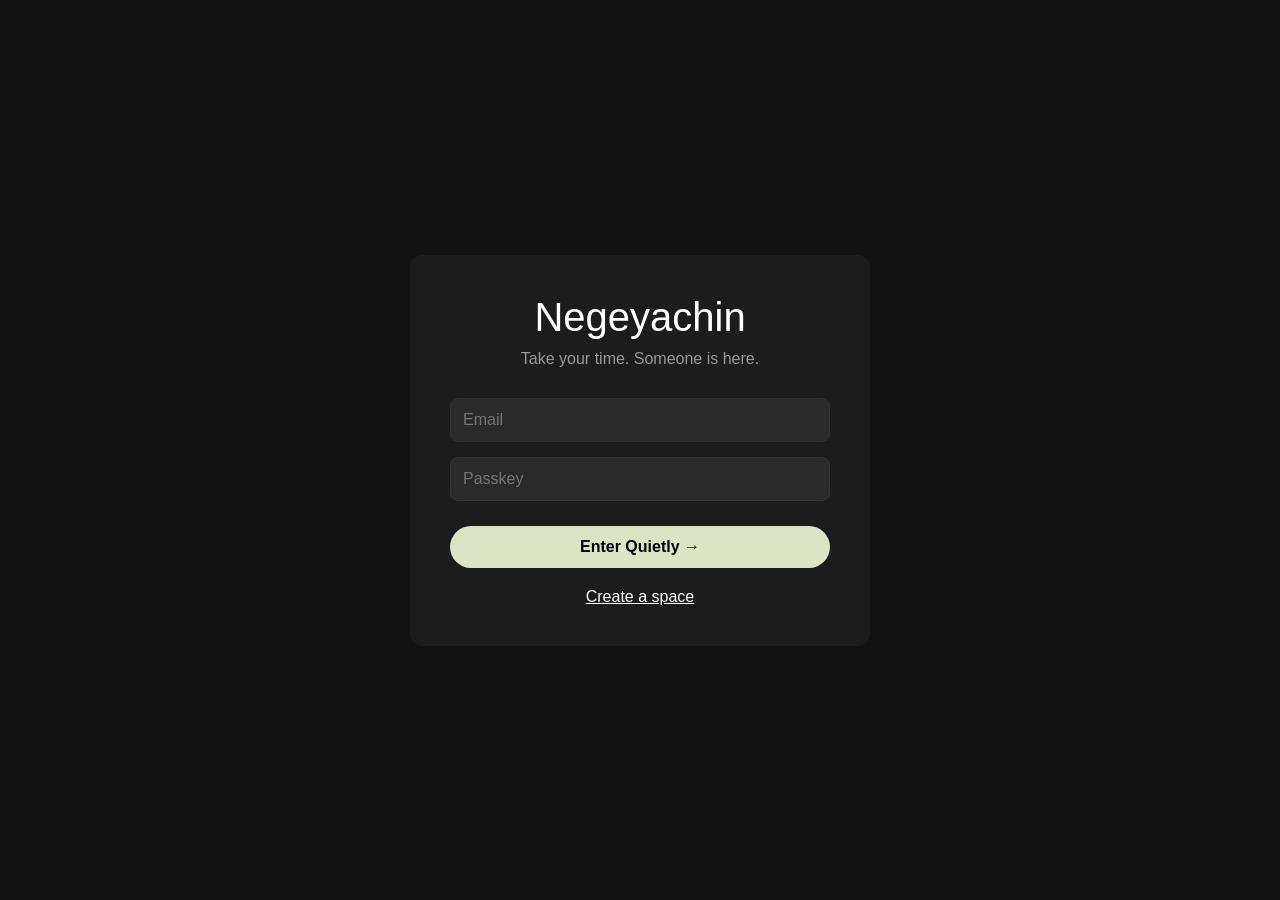
==== index.html @ b971e032 "feat: complete frontend assets for profile, community reflection, and volunteer dashboard" ====
<!DOCTYPE html>
<html lang="en">
<head>
    <meta charset="UTF-8">
    <meta name="viewport" content="width=device-width, initial-scale=1.0">
    <title>Negeyachin Login page</title>
    <link rel="stylesheet" href="css/styles.css">
</head>
<body>
    <div class="container">
        <div class="login-box">
            <h1>Negeyachin</h1>
            <p class="tagline">Take your time. Someone is here.</p>
            
            <form id="loginForm">
                <div class="form-group">
                    <input type="email" id="email" placeholder="Email" required>
                </div>
                <div class="form-group">
                    <input type="password" id="passkey" placeholder="Passkey" required>
                </div>
                <button type="submit">Enter Quietly →</button>
            </form>
            
            <div id="message" class="message"></div>
            
            <p class="register-link">
                <a href="#" id="showRegister">Create a space</a>
            </p>
        </div>
        
        <div id="registerForm" style="display:none;" class="login-box">
            <h2>Create Your Sanctuary</h2>
            <form id="registerFormElement">
                <div class="form-group">
                    <input type="email" id="regEmail" placeholder="Email" required>
                </div>
                <div class="form-group">
                    <input type="password" id="regPasskey" placeholder="Passkey" required>
                </div>
                <div class="form-group">
                    <input type="text" id="regAlias" placeholder="Alias (optional)">
                </div>
                <button type="submit">Create Space</button>
            </form>
            <p class="register-link">
                <a href="#" id="showLogin">Back to login</a>
            </p>
        </div>
    </div>
    
    <script src="js/api.js"></script>
    <script src="js/main.js"></script>
</body>
</html>
---- css/styles.css ----
* { margin: 0; padding: 0; box-sizing: border-box; }

body {
    background: #121212;
    color: #ffffff;
    font-family: -apple-system, BlinkMacSystemFont, sans-serif;
    display: flex;
    justify-content: center;
    align-items: center;
    min-height: 100vh;
}

.container {
    width: 100%;
    max-width: 500px;
    padding: 20px;
}

.login-box {
    background: #1C1C1C;
    padding: 40px;
    border-radius: 12px;
    text-align: center;
}

h1 { font-size: 2.5rem; font-weight: 300; margin-bottom: 10px; }
h2 { font-size: 1.5rem; margin-bottom: 20px; }

.tagline { color: #999; margin-bottom: 30px; }

.form-group { margin-bottom: 15px; }

input {
    width: 100%;
    padding: 12px;
    background: #2A2A2A;
    border: 1px solid #333;
    border-radius: 8px;
    color: white;
    font-size: 1rem;
}

input:focus { outline: none; border-color: #DCE5C3; }

button {
    width: 100%;
    padding: 12px;
    background: #DCE5C3;
    border: none;
    border-radius: 30px;
    font-size: 1rem;
    font-weight: 600;
    cursor: pointer;
    margin-top: 10px;
}

button:hover { background: #C5D0A8; }

.message { margin-top: 15px; color: #999; font-size: 0.9rem; }

.register-link { margin-top: 20px; color: #999; }
.register-link a { color: white; text-decoration: underline; cursor: pointer; }

/* Home page */
.header { display: flex; justify-content: space-between; align-items: center; margin-bottom: 30px; }
.header h1 { font-size: 1.8rem; }
.header button { width: auto; padding: 8px 20px; margin: 0; }

.user-info { display: flex; align-items: center; gap: 20px; margin-bottom: 30px; }
.avatar {
    width: 60px; height: 60px;
    border-radius: 50%;
    background: #DCE5C3;
    color: #121212;
    display: flex;
    align-items: center;
    justify-content: center;
    font-size: 1.5rem;
    font-weight: bold;
}

.status-box {
    background: #1C1C1C;
    padding: 20px;
    border-radius: 12px;
    margin-bottom: 30px;
    border-left: 4px solid #69db7c;
}

.status-box h3 { color: #69db7c; margin-bottom: 5px; }
.status-box p { color: #999; }

.features { display: grid; grid-template-columns: 1fr 1fr 1fr; gap: 15px; margin-bottom: 30px; }
.feature {
    background: #1C1C1C;
    padding: 15px;
    border-radius: 8px;
    text-align: center;
}
.feature span { font-size: 2rem; display: block; margin-bottom: 5px; }
.feature p { color: #999; font-size: 0.9rem; }
.feature span { color: #DCE5C3; }

.api-test { background: #1C1C1C; padding: 20px; border-radius: 12px; }
.api-test h3 { margin-bottom: 15px; }
.api-test button { width: auto; padding: 8px 20px; margin: 0 0 15px 0; }
#reflectionsResult { color: #999; font-size: 0.9rem; line-height: 1.6; }
.reflection-item { padding: 8px 0; border-bottom: 1px solid #333; }
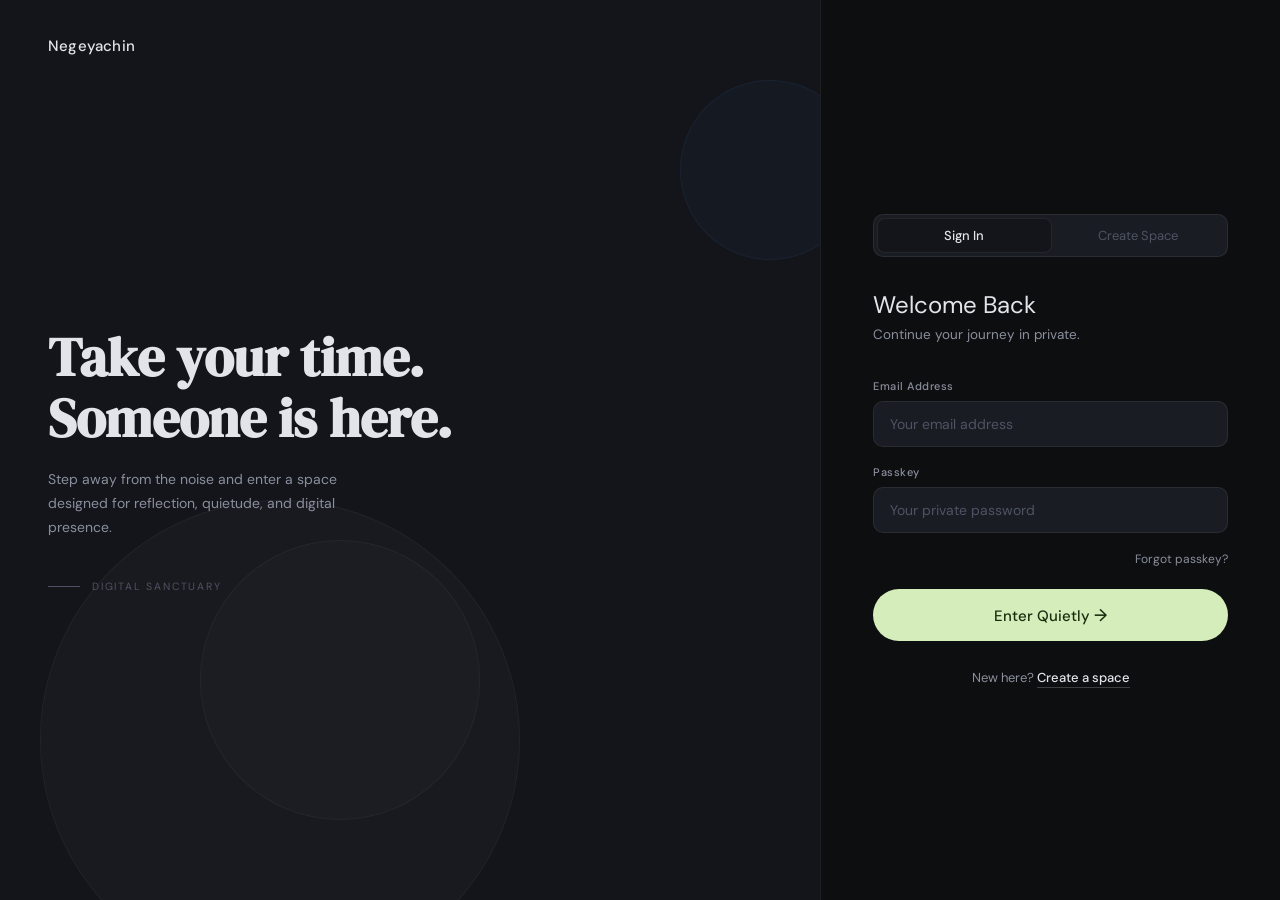
==== commit 19b65e55: "added frontend" ====
--- a/index.html
+++ b/index.html
@@ -1,55 +1,515 @@
 <!DOCTYPE html>
 <html lang="en">
 <head>
-    <meta charset="UTF-8">
-    <meta name="viewport" content="width=device-width, initial-scale=1.0">
-    <title>Negeyachin Login page</title>
-    <link rel="stylesheet" href="css/styles.css">
+  <meta charset="UTF-8" />
+  <meta name="viewport" content="width=device-width, initial-scale=1.0" />
+  <title>Negeyachin — Digital Sanctuary</title>
+  <link rel="preconnect" href="https://fonts.googleapis.com" />
+  <link rel="preconnect" href="https://fonts.gstatic.com" crossorigin />
+  <link href="https://fonts.googleapis.com/css2?family=DM+Serif+Display:ital@0;1&family=DM+Sans:opsz,wght@9..40,300;9..40,400;9..40,500&display=swap" rel="stylesheet" />
+  <style>
+    *, *::before, *::after { box-sizing: border-box; margin: 0; padding: 0; }
+
+    :root {
+      --bg:          #0d0e10;
+      --bg-panel:    #13151a;
+      --bg-input:    #1a1c23;
+      --bg-input-f:  #1f2229;
+      --border:      rgba(255,255,255,0.07);
+      --border-f:    rgba(82,148,255,0.45);
+      --text:        #e2e4ea;
+      --text-sub:    #8a8f9e;
+      --text-muted:  #4e5363;
+      --accent:      #d4edba;
+      --accent-text: #1a2e0f;
+      --blue:        #5294ff;
+      --font-serif:  'DM Serif Display', Georgia, serif;
+      --font-sans:   'DM Sans', system-ui, sans-serif;
+      --ease:        cubic-bezier(0.4,0,0.2,1);
+    }
+
+    html, body { height: 100%; }
+
+    body {
+      font-family: var(--font-sans);
+      background: var(--bg);
+      color: var(--text);
+      display: flex;
+      align-items: stretch;
+      min-height: 100vh;
+      -webkit-font-smoothing: antialiased;
+    }
+
+    /* ── Layout split ───────────────────────────────────── */
+    .left {
+      flex: 1;
+      position: relative;
+      overflow: hidden;
+      display: flex;
+      flex-direction: column;
+      justify-content: space-between;
+      padding: 36px 48px;
+      background: var(--bg-panel);
+    }
+
+    .right {
+      width: 460px;
+      flex-shrink: 0;
+      display: flex;
+      flex-direction: column;
+      justify-content: center;
+      padding: 56px 52px;
+      background: var(--bg);
+      border-left: 1px solid var(--border);
+    }
+
+    /* ── Decorative circles ─────────────────────────────── */
+    .circles {
+      position: absolute;
+      inset: 0;
+      pointer-events: none;
+      overflow: hidden;
+    }
+    .circle {
+      position: absolute;
+      border-radius: 50%;
+      background: rgba(255,255,255,0.025);
+      border: 1px solid rgba(255,255,255,0.04);
+    }
+    .c1 { width: 480px; height: 480px; bottom: -80px; left: 40px; }
+    .c2 { width: 280px; height: 280px; bottom: 80px;  left: 200px; background: rgba(255,255,255,0.015); }
+    .c3 { width: 180px; height: 180px; top: 80px;     right: -40px; background: rgba(82,148,255,0.04); border-color: rgba(82,148,255,0.07); }
+
+    /* ── Logo / brand ───────────────────────────────────── */
+    .brand {
+      font-size: 15px;
+      font-weight: 500;
+      letter-spacing: 0.2px;
+      color: var(--text);
+      position: relative;
+      z-index: 1;
+    }
+
+    /* ── Left hero content ──────────────────────────────── */
+    .hero {
+      position: relative;
+      z-index: 1;
+    }
+    .hero-headline {
+      font-family: var(--font-serif);
+      font-size: clamp(38px, 4.5vw, 54px);
+      line-height: 1.12;
+      color: var(--text);
+      margin-bottom: 20px;
+      animation: fadeUp 0.7s var(--ease) both;
+    }
+    .hero-sub {
+      font-size: 14px;
+      color: var(--text-sub);
+      line-height: 1.7;
+      max-width: 300px;
+      animation: fadeUp 0.7s 0.1s var(--ease) both;
+    }
+    .hero-tag {
+      display: flex;
+      align-items: center;
+      gap: 12px;
+      font-size: 10.5px;
+      letter-spacing: 1.8px;
+      text-transform: uppercase;
+      color: var(--text-muted);
+      margin-top: 40px;
+      animation: fadeUp 0.7s 0.2s var(--ease) both;
+    }
+    .hero-tag::before {
+      content: '';
+      display: block;
+      width: 32px;
+      height: 1px;
+      background: var(--text-muted);
+    }
+
+    /* ── Right form ─────────────────────────────────────── */
+    .form-title {
+      font-size: 24px;
+      font-weight: 400;
+      margin-bottom: 6px;
+      animation: fadeUp 0.6s var(--ease) both;
+    }
+    .form-sub {
+      font-size: 13.5px;
+      color: var(--text-sub);
+      margin-bottom: 36px;
+      animation: fadeUp 0.6s 0.08s var(--ease) both;
+    }
+
+    .form-group {
+      margin-bottom: 18px;
+      animation: fadeUp 0.6s 0.12s var(--ease) both;
+    }
+    .form-group + .form-group { animation-delay: 0.16s; }
+
+    label.lbl {
+      display: block;
+      font-size: 11px;
+      font-weight: 500;
+      letter-spacing: 0.5px;
+      color: var(--text-sub);
+      margin-bottom: 8px;
+    }
+
+    input.field {
+      width: 100%;
+      padding: 13px 16px;
+      background: var(--bg-input);
+      color: var(--text);
+      border: 1px solid var(--border);
+      border-radius: 10px;
+      font-family: var(--font-sans);
+      font-size: 14px;
+      outline: none;
+      transition: border-color 0.18s, background 0.18s;
+    }
+    input.field::placeholder { color: var(--text-muted); }
+    input.field:focus {
+      border-color: var(--border-f);
+      background: var(--bg-input-f);
+    }
+
+    .row-forgot {
+      display: flex;
+      justify-content: flex-end;
+      margin-bottom: 22px;
+      animation: fadeUp 0.6s 0.2s var(--ease) both;
+    }
+    .link-forgot {
+      font-size: 12px;
+      color: var(--text-sub);
+      cursor: pointer;
+      transition: color 0.15s;
+    }
+    .link-forgot:hover { color: var(--text); }
+
+    .btn-submit {
+      width: 100%;
+      padding: 15px 24px;
+      background: var(--accent);
+      color: var(--accent-text);
+      border: none;
+      border-radius: 999px;
+      font-family: var(--font-sans);
+      font-size: 15px;
+      font-weight: 500;
+      cursor: pointer;
+      display: flex;
+      align-items: center;
+      justify-content: center;
+      gap: 8px;
+      transition: background 0.18s, transform 0.15s;
+      animation: fadeUp 0.6s 0.24s var(--ease) both;
+      margin-bottom: 28px;
+    }
+    .btn-submit:hover { background: #c2e5a6; transform: translateY(-1px); }
+    .btn-submit:active { transform: translateY(0); }
+    .btn-submit .arrow { font-size: 17px; }
+    .btn-submit .spinner-wrap { display: none; }
+    .btn-submit.loading .label-wrap { display: none; }
+    .btn-submit.loading .spinner-wrap { display: flex; }
+
+    .divider-row {
+      display: flex;
+      align-items: center;
+      gap: 12px;
+      margin-bottom: 24px;
+      animation: fadeUp 0.6s 0.26s var(--ease) both;
+    }
+    .divider-line { flex: 1; height: 1px; background: var(--border); }
+    .divider-text { font-size: 12px; color: var(--text-muted); }
+
+    .form-footer {
+      text-align: center;
+      font-size: 13px;
+      color: var(--text-sub);
+      animation: fadeUp 0.6s 0.28s var(--ease) both;
+    }
+    .form-footer a {
+      color: var(--text);
+      font-weight: 500;
+      cursor: pointer;
+      border-bottom: 1px solid rgba(255,255,255,0.2);
+      padding-bottom: 1px;
+      transition: border-color 0.15s;
+    }
+    .form-footer a:hover { border-color: var(--text); }
+
+    /* ── Error / success messages ───────────────────────── */
+    .msg {
+      padding: 10px 14px;
+      border-radius: 8px;
+      font-size: 13px;
+      margin-bottom: 18px;
+      display: none;
+    }
+    .msg.show { display: block; }
+    .msg.error   { background: rgba(224,92,92,0.1);  color: #e07070; border: 1px solid rgba(224,92,92,0.2); }
+    .msg.success { background: rgba(77,186,127,0.1); color: #6dd49b; border: 1px solid rgba(77,186,127,0.2); }
+
+    /* ── Spinner ────────────────────────────────────────── */
+    .spin {
+      width: 18px; height: 18px; border-radius: 50%;
+      border: 2px solid rgba(26,46,15,0.2);
+      border-top-color: var(--accent-text);
+      animation: rotate 0.65s linear infinite;
+    }
+    @keyframes rotate { to { transform: rotate(360deg); } }
+
+    /* ── Signup extras ──────────────────────────────────── */
+    #alias-group { display: none; }
+    #alias-group.show { display: block; }
+
+    /* ── Animations ─────────────────────────────────────── */
+    @keyframes fadeUp {
+      from { opacity: 0; transform: translateY(10px); }
+      to   { opacity: 1; transform: translateY(0); }
+    }
+
+    /* ── Mode toggle (signin / signup) ──────────────────── */
+    .mode-tabs {
+      display: flex;
+      gap: 0;
+      background: var(--bg-input);
+      border: 1px solid var(--border);
+      border-radius: 10px;
+      padding: 3px;
+      margin-bottom: 32px;
+      animation: fadeUp 0.6s 0.04s var(--ease) both;
+    }
+    .mode-tab {
+      flex: 1;
+      padding: 8px 0;
+      font-size: 13px;
+      font-weight: 400;
+      color: var(--text-muted);
+      border-radius: 8px;
+      cursor: pointer;
+      transition: all 0.18s;
+      text-align: center;
+      border: none;
+      background: transparent;
+      font-family: var(--font-sans);
+    }
+    .mode-tab.active {
+      background: var(--bg-panel);
+      color: var(--text);
+      font-weight: 500;
+      border: 1px solid var(--border);
+    }
+
+    /* ── Responsive ─────────────────────────────────────── */
+    @media (max-width: 820px) {
+      body { flex-direction: column; }
+      .left { flex: none; min-height: 200px; padding: 28px 28px 24px; }
+      .right { width: 100%; padding: 36px 28px; border-left: none; border-top: 1px solid var(--border); }
+      .hero-headline { font-size: 32px; }
+      .c1, .c2, .c3 { display: none; }
+    }
+  </style>
 </head>
 <body>
-    <div class="container">
-        <div class="login-box">
-            <h1>Negeyachin</h1>
-            <p class="tagline">Take your time. Someone is here.</p>
-            
-            <form id="loginForm">
-                <div class="form-group">
-                    <input type="email" id="email" placeholder="Email" required>
-                </div>
-                <div class="form-group">
-                    <input type="password" id="passkey" placeholder="Passkey" required>
-                </div>
-                <button type="submit">Enter Quietly →</button>
-            </form>
-            
-            <div id="message" class="message"></div>
-            
-            <p class="register-link">
-                <a href="#" id="showRegister">Create a space</a>
-            </p>
-        </div>
-        
-        <div id="registerForm" style="display:none;" class="login-box">
-            <h2>Create Your Sanctuary</h2>
-            <form id="registerFormElement">
-                <div class="form-group">
-                    <input type="email" id="regEmail" placeholder="Email" required>
-                </div>
-                <div class="form-group">
-                    <input type="password" id="regPasskey" placeholder="Passkey" required>
-                </div>
-                <div class="form-group">
-                    <input type="text" id="regAlias" placeholder="Alias (optional)">
-                </div>
-                <button type="submit">Create Space</button>
-            </form>
-            <p class="register-link">
-                <a href="#" id="showLogin">Back to login</a>
-            </p>
-        </div>
+
+<!-- ── Left panel ───────────────────────────────────────── -->
+<section class="left" aria-label="Brand panel">
+  <div class="circles" aria-hidden="true">
+    <div class="circle c1"></div>
+    <div class="circle c2"></div>
+    <div class="circle c3"></div>
+  </div>
+
+  <div class="brand">Negeyachin</div>
+
+  <div class="hero">
+    <h1 class="hero-headline">Take your time.<br>Someone is here.</h1>
+    <p class="hero-sub">Step away from the noise and enter a space designed for reflection, quietude, and digital presence.</p>
+    <div class="hero-tag">Digital Sanctuary</div>
+  </div>
+
+  <div></div><!-- spacer -->
+</section>
+
+<!-- ── Right panel (form) ────────────────────────────────── -->
+<section class="right" aria-label="Authentication">
+
+  <div id="msg" class="msg" role="alert"></div>
+
+  <!-- Mode tabs -->
+  <div class="mode-tabs" role="tablist">
+    <button class="mode-tab active" id="tab-signin" role="tab" aria-selected="true" onclick="switchMode('signin')">Sign In</button>
+    <button class="mode-tab"        id="tab-signup" role="tab" aria-selected="false" onclick="switchMode('signup')">Create Space</button>
+  </div>
+
+  <!-- Dynamic title -->
+  <h2 class="form-title" id="form-title">Welcome Back</h2>
+  <p class="form-sub"   id="form-subtitle">Continue your journey in private.</p>
+
+  <!-- Form -->
+  <form id="auth-form" novalidate>
+    <!-- Alias (signup only) -->
+    <div class="form-group" id="alias-group">
+      <label class="lbl" for="alias">Display Name <span style="color:var(--text-muted)">(optional)</span></label>
+      <input class="field" type="text" id="alias" name="alias" placeholder="Your anonymous alias" autocomplete="off" />
     </div>
-    
-    <script src="js/api.js"></script>
-    <script src="js/main.js"></script>
+
+    <!-- Email -->
+    <div class="form-group">
+      <label class="lbl" for="email">Email Address</label>
+      <input class="field" type="email" id="email" name="email" placeholder="Your email address" autocomplete="email" required />
+    </div>
+
+    <!-- Passkey -->
+    <div class="form-group">
+      <label class="lbl" for="passkey">Passkey</label>
+      <input class="field" type="password" id="passkey" name="passkey" placeholder="Your private password" autocomplete="current-password" required />
+    </div>
+
+    <!-- Forgot (signin only) -->
+    <div class="row-forgot" id="forgot-row">
+      <span class="link-forgot" tabindex="0">Forgot passkey?</span>
+    </div>
+
+    <!-- Submit -->
+    <button type="submit" class="btn-submit" id="submit-btn">
+      <span class="label-wrap">
+        <span id="btn-label">Enter Quietly</span>
+        <span class="arrow">→</span>
+      </span>
+      <span class="spinner-wrap"><div class="spin"></div></span>
+    </button>
+
+    <!-- Footer -->
+    <p class="form-footer" id="form-footer">
+      New here? <a onclick="switchMode('signup')">Create a space</a>
+    </p>
+  </form>
+</section>
+
+<script>
+  const API_BASE = 'http://localhost:8080/api';
+  let currentMode = 'signin';
+
+  // ── Mode switching ──────────────────────────────────────
+  function switchMode(mode) {
+    currentMode = mode;
+    const isSignup = mode === 'signup';
+
+    document.getElementById('tab-signin').classList.toggle('active', !isSignup);
+    document.getElementById('tab-signup').classList.toggle('active',  isSignup);
+    document.getElementById('tab-signin').setAttribute('aria-selected', !isSignup);
+    document.getElementById('tab-signup').setAttribute('aria-selected',  isSignup);
+
+    document.getElementById('alias-group').classList.toggle('show', isSignup);
+    document.getElementById('forgot-row').style.display = isSignup ? 'none' : 'flex';
+
+    document.getElementById('form-title').textContent    = isSignup ? 'Create a Space' : 'Welcome Back';
+    document.getElementById('form-subtitle').textContent = isSignup ? 'A quiet corner, just for you.' : 'Continue your journey in private.';
+    document.getElementById('btn-label').textContent     = isSignup ? 'Create Space' : 'Enter Quietly';
+    document.getElementById('form-footer').innerHTML     = isSignup
+      ? 'Already here? <a onclick="switchMode(\'signin\')">Sign in</a>'
+      : 'New here? <a onclick="switchMode(\'signup\')">Create a space</a>';
+
+    hideMsg();
+    document.getElementById('auth-form').reset();
+  }
+
+  // ── Message helpers ─────────────────────────────────────
+  function showMsg(text, type) {
+    const el = document.getElementById('msg');
+    el.textContent = text;
+    el.className   = 'msg show ' + type;
+  }
+  function hideMsg() {
+    document.getElementById('msg').className = 'msg';
+  }
+
+  // ── Loading state ───────────────────────────────────────
+  function setLoading(state) {
+    document.getElementById('submit-btn').classList.toggle('loading', state);
+    document.getElementById('submit-btn').disabled = state;
+  }
+
+  // ── Form submit ─────────────────────────────────────────
+  document.getElementById('auth-form').addEventListener('submit', async (e) => {
+    e.preventDefault();
+    hideMsg();
+
+    const email   = document.getElementById('email').value.trim();
+    const passkey = document.getElementById('passkey').value.trim();
+    const alias   = document.getElementById('alias').value.trim();
+
+    if (!email || !passkey) {
+      showMsg('Please fill in all required fields.', 'error');
+      return;
+    }
+
+    setLoading(true);
+
+    try {
+      const endpoint = currentMode === 'signup' ? '/auth/signup' : '/auth/signin';
+      const body = currentMode === 'signup'
+        ? { email, passkey, alias: alias || undefined }
+        : { email, passkey };
+
+      const res  = await fetch(API_BASE + endpoint, {
+        method: 'POST',
+        headers: { 'Content-Type': 'application/json' },
+        body: JSON.stringify(body)
+      });
+      const json = await res.json();
+
+      if (!res.ok || !json.success) {
+        showMsg(json.message || 'Something went wrong. Please try again.', 'error');
+        return;
+      }
+
+      // Store session
+      const { token, userId, role, alias: userAlias, email: userEmail } = json.data;
+      localStorage.setItem('ng_token',  token);
+      localStorage.setItem('ng_userId', userId);
+      localStorage.setItem('ng_role',   role);
+      localStorage.setItem('ng_alias',  userAlias || email.split('@')[0]);
+      localStorage.setItem('ng_email',  userEmail);
+
+      showMsg(
+        currentMode === 'signup'
+          ? 'Space created. Entering quietly…'
+          : 'Welcome back. Entering quietly…',
+        'success'
+      );
+
+      // Redirect based on role
+      setTimeout(() => {
+        if (role === 'admin') {
+          window.location.href = 'dashboard.html';
+        } else {
+          window.location.href = 'home.html';
+        }
+      }, 900);
+
+    } catch (err) {
+      showMsg('Could not connect to server. Please check your connection.', 'error');
+      console.error(err);
+    } finally {
+      setLoading(false);
+    }
+  });
+
+  // ── If already logged in, redirect ─────────────────────
+  (function() {
+    const token = localStorage.getItem('ng_token');
+    const role  = localStorage.getItem('ng_role');
+    if (token) {
+      window.location.href = role === 'admin' ? 'dashboard.html' : 'home.html';
+    }
+  })();
+</script>
 </body>
 </html>
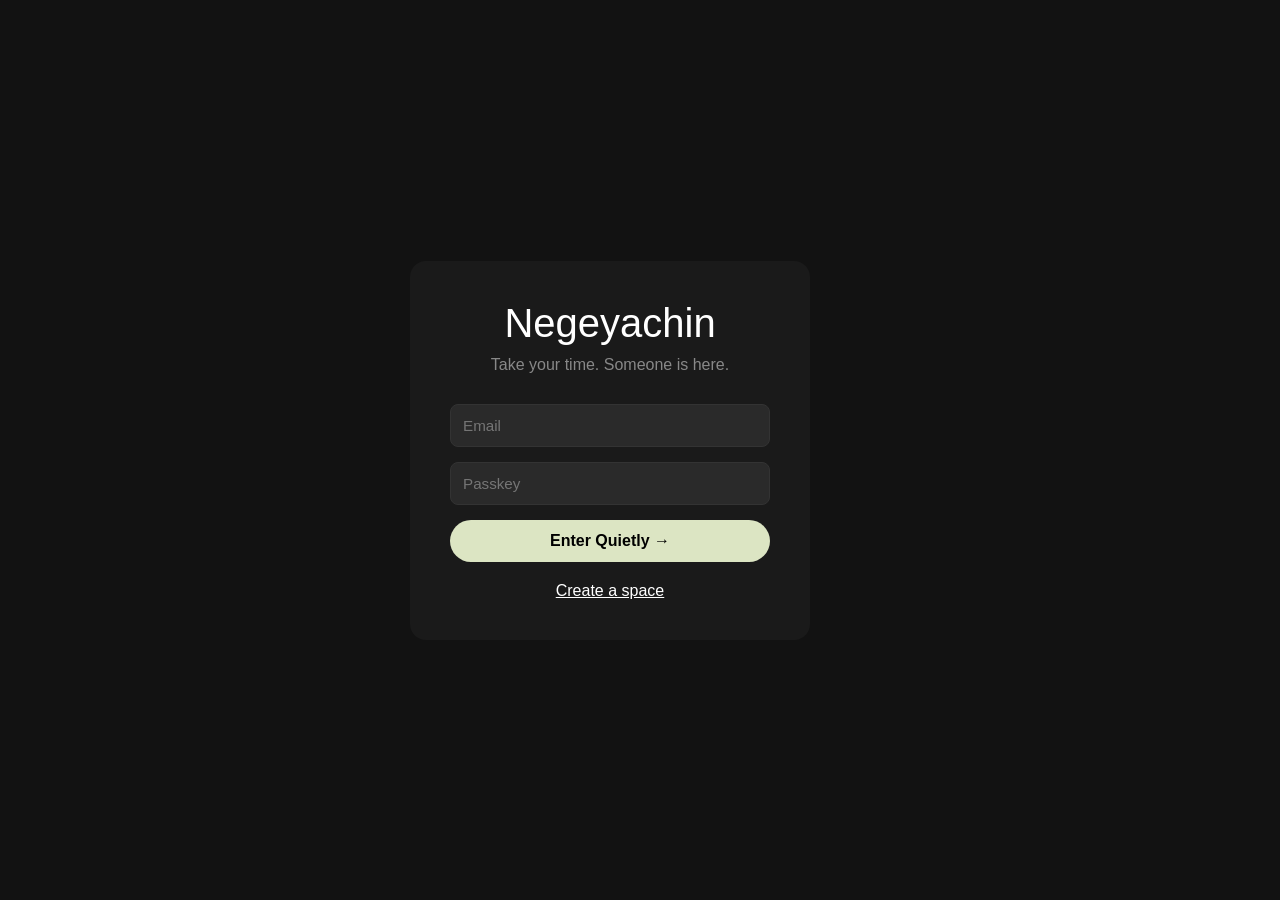
==== commit 9ac6ff70: "feat: reflections page created" ====
--- a/index.html
+++ b/index.html
@@ -1,515 +1,55 @@
 <!DOCTYPE html>
 <html lang="en">
 <head>
-  <meta charset="UTF-8" />
-  <meta name="viewport" content="width=device-width, initial-scale=1.0" />
-  <title>Negeyachin — Digital Sanctuary</title>
-  <link rel="preconnect" href="https://fonts.googleapis.com" />
-  <link rel="preconnect" href="https://fonts.gstatic.com" crossorigin />
-  <link href="https://fonts.googleapis.com/css2?family=DM+Serif+Display:ital@0;1&family=DM+Sans:opsz,wght@9..40,300;9..40,400;9..40,500&display=swap" rel="stylesheet" />
-  <style>
-    *, *::before, *::after { box-sizing: border-box; margin: 0; padding: 0; }
-
-    :root {
-      --bg:          #0d0e10;
-      --bg-panel:    #13151a;
-      --bg-input:    #1a1c23;
-      --bg-input-f:  #1f2229;
-      --border:      rgba(255,255,255,0.07);
-      --border-f:    rgba(82,148,255,0.45);
-      --text:        #e2e4ea;
-      --text-sub:    #8a8f9e;
-      --text-muted:  #4e5363;
-      --accent:      #d4edba;
-      --accent-text: #1a2e0f;
-      --blue:        #5294ff;
-      --font-serif:  'DM Serif Display', Georgia, serif;
-      --font-sans:   'DM Sans', system-ui, sans-serif;
-      --ease:        cubic-bezier(0.4,0,0.2,1);
-    }
-
-    html, body { height: 100%; }
-
-    body {
-      font-family: var(--font-sans);
-      background: var(--bg);
-      color: var(--text);
-      display: flex;
-      align-items: stretch;
-      min-height: 100vh;
-      -webkit-font-smoothing: antialiased;
-    }
-
-    /* ── Layout split ───────────────────────────────────── */
-    .left {
-      flex: 1;
-      position: relative;
-      overflow: hidden;
-      display: flex;
-      flex-direction: column;
-      justify-content: space-between;
-      padding: 36px 48px;
-      background: var(--bg-panel);
-    }
-
-    .right {
-      width: 460px;
-      flex-shrink: 0;
-      display: flex;
-      flex-direction: column;
-      justify-content: center;
-      padding: 56px 52px;
-      background: var(--bg);
-      border-left: 1px solid var(--border);
-    }
-
-    /* ── Decorative circles ─────────────────────────────── */
-    .circles {
-      position: absolute;
-      inset: 0;
-      pointer-events: none;
-      overflow: hidden;
-    }
-    .circle {
-      position: absolute;
-      border-radius: 50%;
-      background: rgba(255,255,255,0.025);
-      border: 1px solid rgba(255,255,255,0.04);
-    }
-    .c1 { width: 480px; height: 480px; bottom: -80px; left: 40px; }
-    .c2 { width: 280px; height: 280px; bottom: 80px;  left: 200px; background: rgba(255,255,255,0.015); }
-    .c3 { width: 180px; height: 180px; top: 80px;     right: -40px; background: rgba(82,148,255,0.04); border-color: rgba(82,148,255,0.07); }
-
-    /* ── Logo / brand ───────────────────────────────────── */
-    .brand {
-      font-size: 15px;
-      font-weight: 500;
-      letter-spacing: 0.2px;
-      color: var(--text);
-      position: relative;
-      z-index: 1;
-    }
-
-    /* ── Left hero content ──────────────────────────────── */
-    .hero {
-      position: relative;
-      z-index: 1;
-    }
-    .hero-headline {
-      font-family: var(--font-serif);
-      font-size: clamp(38px, 4.5vw, 54px);
-      line-height: 1.12;
-      color: var(--text);
-      margin-bottom: 20px;
-      animation: fadeUp 0.7s var(--ease) both;
-    }
-    .hero-sub {
-      font-size: 14px;
-      color: var(--text-sub);
-      line-height: 1.7;
-      max-width: 300px;
-      animation: fadeUp 0.7s 0.1s var(--ease) both;
-    }
-    .hero-tag {
-      display: flex;
-      align-items: center;
-      gap: 12px;
-      font-size: 10.5px;
-      letter-spacing: 1.8px;
-      text-transform: uppercase;
-      color: var(--text-muted);
-      margin-top: 40px;
-      animation: fadeUp 0.7s 0.2s var(--ease) both;
-    }
-    .hero-tag::before {
-      content: '';
-      display: block;
-      width: 32px;
-      height: 1px;
-      background: var(--text-muted);
-    }
-
-    /* ── Right form ─────────────────────────────────────── */
-    .form-title {
-      font-size: 24px;
-      font-weight: 400;
-      margin-bottom: 6px;
-      animation: fadeUp 0.6s var(--ease) both;
-    }
-    .form-sub {
-      font-size: 13.5px;
-      color: var(--text-sub);
-      margin-bottom: 36px;
-      animation: fadeUp 0.6s 0.08s var(--ease) both;
-    }
-
-    .form-group {
-      margin-bottom: 18px;
-      animation: fadeUp 0.6s 0.12s var(--ease) both;
-    }
-    .form-group + .form-group { animation-delay: 0.16s; }
-
-    label.lbl {
-      display: block;
-      font-size: 11px;
-      font-weight: 500;
-      letter-spacing: 0.5px;
-      color: var(--text-sub);
-      margin-bottom: 8px;
-    }
-
-    input.field {
-      width: 100%;
-      padding: 13px 16px;
-      background: var(--bg-input);
-      color: var(--text);
-      border: 1px solid var(--border);
-      border-radius: 10px;
-      font-family: var(--font-sans);
-      font-size: 14px;
-      outline: none;
-      transition: border-color 0.18s, background 0.18s;
-    }
-    input.field::placeholder { color: var(--text-muted); }
-    input.field:focus {
-      border-color: var(--border-f);
-      background: var(--bg-input-f);
-    }
-
-    .row-forgot {
-      display: flex;
-      justify-content: flex-end;
-      margin-bottom: 22px;
-      animation: fadeUp 0.6s 0.2s var(--ease) both;
-    }
-    .link-forgot {
-      font-size: 12px;
-      color: var(--text-sub);
-      cursor: pointer;
-      transition: color 0.15s;
-    }
-    .link-forgot:hover { color: var(--text); }
-
-    .btn-submit {
-      width: 100%;
-      padding: 15px 24px;
-      background: var(--accent);
-      color: var(--accent-text);
-      border: none;
-      border-radius: 999px;
-      font-family: var(--font-sans);
-      font-size: 15px;
-      font-weight: 500;
-      cursor: pointer;
-      display: flex;
-      align-items: center;
-      justify-content: center;
-      gap: 8px;
-      transition: background 0.18s, transform 0.15s;
-      animation: fadeUp 0.6s 0.24s var(--ease) both;
-      margin-bottom: 28px;
-    }
-    .btn-submit:hover { background: #c2e5a6; transform: translateY(-1px); }
-    .btn-submit:active { transform: translateY(0); }
-    .btn-submit .arrow { font-size: 17px; }
-    .btn-submit .spinner-wrap { display: none; }
-    .btn-submit.loading .label-wrap { display: none; }
-    .btn-submit.loading .spinner-wrap { display: flex; }
-
-    .divider-row {
-      display: flex;
-      align-items: center;
-      gap: 12px;
-      margin-bottom: 24px;
-      animation: fadeUp 0.6s 0.26s var(--ease) both;
-    }
-    .divider-line { flex: 1; height: 1px; background: var(--border); }
-    .divider-text { font-size: 12px; color: var(--text-muted); }
-
-    .form-footer {
-      text-align: center;
-      font-size: 13px;
-      color: var(--text-sub);
-      animation: fadeUp 0.6s 0.28s var(--ease) both;
-    }
-    .form-footer a {
-      color: var(--text);
-      font-weight: 500;
-      cursor: pointer;
-      border-bottom: 1px solid rgba(255,255,255,0.2);
-      padding-bottom: 1px;
-      transition: border-color 0.15s;
-    }
-    .form-footer a:hover { border-color: var(--text); }
-
-    /* ── Error / success messages ───────────────────────── */
-    .msg {
-      padding: 10px 14px;
-      border-radius: 8px;
-      font-size: 13px;
-      margin-bottom: 18px;
-      display: none;
-    }
-    .msg.show { display: block; }
-    .msg.error   { background: rgba(224,92,92,0.1);  color: #e07070; border: 1px solid rgba(224,92,92,0.2); }
-    .msg.success { background: rgba(77,186,127,0.1); color: #6dd49b; border: 1px solid rgba(77,186,127,0.2); }
-
-    /* ── Spinner ────────────────────────────────────────── */
-    .spin {
-      width: 18px; height: 18px; border-radius: 50%;
-      border: 2px solid rgba(26,46,15,0.2);
-      border-top-color: var(--accent-text);
-      animation: rotate 0.65s linear infinite;
-    }
-    @keyframes rotate { to { transform: rotate(360deg); } }
-
-    /* ── Signup extras ──────────────────────────────────── */
-    #alias-group { display: none; }
-    #alias-group.show { display: block; }
-
-    /* ── Animations ─────────────────────────────────────── */
-    @keyframes fadeUp {
-      from { opacity: 0; transform: translateY(10px); }
-      to   { opacity: 1; transform: translateY(0); }
-    }
-
-    /* ── Mode toggle (signin / signup) ──────────────────── */
-    .mode-tabs {
-      display: flex;
-      gap: 0;
-      background: var(--bg-input);
-      border: 1px solid var(--border);
-      border-radius: 10px;
-      padding: 3px;
-      margin-bottom: 32px;
-      animation: fadeUp 0.6s 0.04s var(--ease) both;
-    }
-    .mode-tab {
-      flex: 1;
-      padding: 8px 0;
-      font-size: 13px;
-      font-weight: 400;
-      color: var(--text-muted);
-      border-radius: 8px;
-      cursor: pointer;
-      transition: all 0.18s;
-      text-align: center;
-      border: none;
-      background: transparent;
-      font-family: var(--font-sans);
-    }
-    .mode-tab.active {
-      background: var(--bg-panel);
-      color: var(--text);
-      font-weight: 500;
-      border: 1px solid var(--border);
-    }
-
-    /* ── Responsive ─────────────────────────────────────── */
-    @media (max-width: 820px) {
-      body { flex-direction: column; }
-      .left { flex: none; min-height: 200px; padding: 28px 28px 24px; }
-      .right { width: 100%; padding: 36px 28px; border-left: none; border-top: 1px solid var(--border); }
-      .hero-headline { font-size: 32px; }
-      .c1, .c2, .c3 { display: none; }
-    }
-  </style>
+    <meta charset="UTF-8">
+    <meta name="viewport" content="width=device-width, initial-scale=1.0">
+    <title>Negeyachin Login page</title>
+    <link rel="stylesheet" href="css/styles.css">
 </head>
 <body>
-
-<!-- ── Left panel ───────────────────────────────────────── -->
-<section class="left" aria-label="Brand panel">
-  <div class="circles" aria-hidden="true">
-    <div class="circle c1"></div>
-    <div class="circle c2"></div>
-    <div class="circle c3"></div>
-  </div>
-
-  <div class="brand">Negeyachin</div>
-
-  <div class="hero">
-    <h1 class="hero-headline">Take your time.<br>Someone is here.</h1>
-    <p class="hero-sub">Step away from the noise and enter a space designed for reflection, quietude, and digital presence.</p>
-    <div class="hero-tag">Digital Sanctuary</div>
-  </div>
-
-  <div></div><!-- spacer -->
-</section>
-
-<!-- ── Right panel (form) ────────────────────────────────── -->
-<section class="right" aria-label="Authentication">
-
-  <div id="msg" class="msg" role="alert"></div>
-
-  <!-- Mode tabs -->
-  <div class="mode-tabs" role="tablist">
-    <button class="mode-tab active" id="tab-signin" role="tab" aria-selected="true" onclick="switchMode('signin')">Sign In</button>
-    <button class="mode-tab"        id="tab-signup" role="tab" aria-selected="false" onclick="switchMode('signup')">Create Space</button>
-  </div>
-
-  <!-- Dynamic title -->
-  <h2 class="form-title" id="form-title">Welcome Back</h2>
-  <p class="form-sub"   id="form-subtitle">Continue your journey in private.</p>
-
-  <!-- Form -->
-  <form id="auth-form" novalidate>
-    <!-- Alias (signup only) -->
-    <div class="form-group" id="alias-group">
-      <label class="lbl" for="alias">Display Name <span style="color:var(--text-muted)">(optional)</span></label>
-      <input class="field" type="text" id="alias" name="alias" placeholder="Your anonymous alias" autocomplete="off" />
+    <div class="container">
+        <div class="login-box">
+            <h1>Negeyachin</h1>
+            <p class="tagline">Take your time. Someone is here.</p>
+            
+            <form id="loginForm">
+                <div class="form-group">
+                    <input type="email" id="email" placeholder="Email" required>
+                </div>
+                <div class="form-group">
+                    <input type="password" id="passkey" placeholder="Passkey" required>
+                </div>
+                <button type="submit">Enter Quietly →</button>
+            </form>
+            
+            <div id="message" class="message"></div>
+            
+            <p class="register-link">
+                <a href="#" id="showRegister">Create a space</a>
+            </p>
+        </div>
+        
+        <div id="registerForm" style="display:none;" class="login-box">
+            <h2>Create Your Sanctuary</h2>
+            <form id="registerFormElement">
+                <div class="form-group">
+                    <input type="email" id="regEmail" placeholder="Email" required>
+                </div>
+                <div class="form-group">
+                    <input type="password" id="regPasskey" placeholder="Passkey" required>
+                </div>
+                <div class="form-group">
+                    <input type="text" id="regAlias" placeholder="Alias (optional)">
+                </div>
+                <button type="submit">Create Space</button>
+            </form>
+            <p class="register-link">
+                <a href="#" id="showLogin">Back to login</a>
+            </p>
+        </div>
     </div>
-
-    <!-- Email -->
-    <div class="form-group">
-      <label class="lbl" for="email">Email Address</label>
-      <input class="field" type="email" id="email" name="email" placeholder="Your email address" autocomplete="email" required />
-    </div>
-
-    <!-- Passkey -->
-    <div class="form-group">
-      <label class="lbl" for="passkey">Passkey</label>
-      <input class="field" type="password" id="passkey" name="passkey" placeholder="Your private password" autocomplete="current-password" required />
-    </div>
-
-    <!-- Forgot (signin only) -->
-    <div class="row-forgot" id="forgot-row">
-      <span class="link-forgot" tabindex="0">Forgot passkey?</span>
-    </div>
-
-    <!-- Submit -->
-    <button type="submit" class="btn-submit" id="submit-btn">
-      <span class="label-wrap">
-        <span id="btn-label">Enter Quietly</span>
-        <span class="arrow">→</span>
-      </span>
-      <span class="spinner-wrap"><div class="spin"></div></span>
-    </button>
-
-    <!-- Footer -->
-    <p class="form-footer" id="form-footer">
-      New here? <a onclick="switchMode('signup')">Create a space</a>
-    </p>
-  </form>
-</section>
-
-<script>
-  const API_BASE = 'http://localhost:8080/api';
-  let currentMode = 'signin';
-
-  // ── Mode switching ──────────────────────────────────────
-  function switchMode(mode) {
-    currentMode = mode;
-    const isSignup = mode === 'signup';
-
-    document.getElementById('tab-signin').classList.toggle('active', !isSignup);
-    document.getElementById('tab-signup').classList.toggle('active',  isSignup);
-    document.getElementById('tab-signin').setAttribute('aria-selected', !isSignup);
-    document.getElementById('tab-signup').setAttribute('aria-selected',  isSignup);
-
-    document.getElementById('alias-group').classList.toggle('show', isSignup);
-    document.getElementById('forgot-row').style.display = isSignup ? 'none' : 'flex';
-
-    document.getElementById('form-title').textContent    = isSignup ? 'Create a Space' : 'Welcome Back';
-    document.getElementById('form-subtitle').textContent = isSignup ? 'A quiet corner, just for you.' : 'Continue your journey in private.';
-    document.getElementById('btn-label').textContent     = isSignup ? 'Create Space' : 'Enter Quietly';
-    document.getElementById('form-footer').innerHTML     = isSignup
-      ? 'Already here? <a onclick="switchMode(\'signin\')">Sign in</a>'
-      : 'New here? <a onclick="switchMode(\'signup\')">Create a space</a>';
-
-    hideMsg();
-    document.getElementById('auth-form').reset();
-  }
-
-  // ── Message helpers ─────────────────────────────────────
-  function showMsg(text, type) {
-    const el = document.getElementById('msg');
-    el.textContent = text;
-    el.className   = 'msg show ' + type;
-  }
-  function hideMsg() {
-    document.getElementById('msg').className = 'msg';
-  }
-
-  // ── Loading state ───────────────────────────────────────
-  function setLoading(state) {
-    document.getElementById('submit-btn').classList.toggle('loading', state);
-    document.getElementById('submit-btn').disabled = state;
-  }
-
-  // ── Form submit ─────────────────────────────────────────
-  document.getElementById('auth-form').addEventListener('submit', async (e) => {
-    e.preventDefault();
-    hideMsg();
-
-    const email   = document.getElementById('email').value.trim();
-    const passkey = document.getElementById('passkey').value.trim();
-    const alias   = document.getElementById('alias').value.trim();
-
-    if (!email || !passkey) {
-      showMsg('Please fill in all required fields.', 'error');
-      return;
-    }
-
-    setLoading(true);
-
-    try {
-      const endpoint = currentMode === 'signup' ? '/auth/signup' : '/auth/signin';
-      const body = currentMode === 'signup'
-        ? { email, passkey, alias: alias || undefined }
-        : { email, passkey };
-
-      const res  = await fetch(API_BASE + endpoint, {
-        method: 'POST',
-        headers: { 'Content-Type': 'application/json' },
-        body: JSON.stringify(body)
-      });
-      const json = await res.json();
-
-      if (!res.ok || !json.success) {
-        showMsg(json.message || 'Something went wrong. Please try again.', 'error');
-        return;
-      }
-
-      // Store session
-      const { token, userId, role, alias: userAlias, email: userEmail } = json.data;
-      localStorage.setItem('ng_token',  token);
-      localStorage.setItem('ng_userId', userId);
-      localStorage.setItem('ng_role',   role);
-      localStorage.setItem('ng_alias',  userAlias || email.split('@')[0]);
-      localStorage.setItem('ng_email',  userEmail);
-
-      showMsg(
-        currentMode === 'signup'
-          ? 'Space created. Entering quietly…'
-          : 'Welcome back. Entering quietly…',
-        'success'
-      );
-
-      // Redirect based on role
-      setTimeout(() => {
-        if (role === 'admin') {
-          window.location.href = 'dashboard.html';
-        } else {
-          window.location.href = 'home.html';
-        }
-      }, 900);
-
-    } catch (err) {
-      showMsg('Could not connect to server. Please check your connection.', 'error');
-      console.error(err);
-    } finally {
-      setLoading(false);
-    }
-  });
-
-  // ── If already logged in, redirect ─────────────────────
-  (function() {
-    const token = localStorage.getItem('ng_token');
-    const role  = localStorage.getItem('ng_role');
-    if (token) {
-      window.location.href = role === 'admin' ? 'dashboard.html' : 'home.html';
-    }
-  })();
-</script>
+    
+    <script src="js/api.js"></script>
+    <script src="js/main.js"></script>
 </body>
 </html>
--- a/css/styles.css
+++ b/css/styles.css
@@ -0,0 +1,385 @@
+* { margin: 0; padding: 0; box-sizing: border-box; }
+
+body {
+    background: #121212;
+    color: #ffffff;
+    font-family: -apple-system, BlinkMacSystemFont, sans-serif;
+    display: flex;
+    justify-content: center;
+    align-items: center;
+    min-height: 100vh;
+}
+
+.container {
+    width: 100%;
+    max-width: 500px;
+    padding: 20px;
+}
+
+
+.feature span { font-size: 2rem; display: block; margin-bottom: 5px; }
+.feature p { color: #999; font-size: 0.9rem; }
+.feature span { color: #DCE5C3; }
+
+.api-test { background: #1C1C1C; padding: 20px; border-radius: 12px; }
+.api-test h3 { margin-bottom: 15px; }
+.api-test button { width: auto; padding: 8px 20px; margin: 0 0 15px 0; }
+
+
+
+/* NAVIGATION (Global)  */
+.navbar {
+    display: flex;
+    justify-content: space-between;
+    align-items: center;
+    padding: 20px 40px;
+    background: #0a0a0a;
+    border-bottom: 1px solid #1a1a1a;
+}
+
+.nav-left h1 {
+    font-size: 1.2rem;
+    font-weight: 400;
+}
+
+.nav-center {
+    display: flex;
+    gap: 30px;
+}
+
+.nav-center a {
+    color: #888;
+    text-decoration: none;
+    font-size: 0.9rem;
+    transition: color 0.3s;
+}
+
+.nav-center a:hover {
+    color: #fff;
+}
+
+.nav-center a.active {
+    color: #fff;
+    border-bottom: 2px solid #fff;
+    padding-bottom: 4px;
+}
+
+.nav-right {
+    display: flex;
+    align-items: center;
+}
+
+.logout-btn {
+    background: transparent;
+    border: 1px solid #333;
+    color: #888;
+    padding: 8px 20px;
+    border-radius: 20px;
+    cursor: pointer;
+    transition: all 0.3s;
+}
+
+.logout-btn:hover {
+    border-color: #ff6b6b;
+    color: #ff6b6b;
+}
+
+/* ===== LOGIN (Global) ===== */
+.login-container {
+    display: flex;
+    justify-content: center;
+    align-items: center;
+    min-height: 100vh;
+    padding: 20px;
+}
+
+.login-box {
+    background: #1a1a1a;
+    padding: 40px;
+    border-radius: 16px;
+    max-width: 400px;
+    width: 100%;
+}
+
+.login-box h1 {
+    font-size: 2.5rem;
+    font-weight: 300;
+    margin-bottom: 10px;
+    text-align: center;
+}
+
+.login-box h2 {
+    font-size: 1.5rem;
+    font-weight: 300;
+    margin-bottom: 20px;
+    text-align: center;
+}
+
+.tagline {
+    color: #888;
+    text-align: center;
+    margin-bottom: 30px;
+}
+
+.form-group {
+    margin-bottom: 15px;
+}
+
+.form-group input {
+    width: 100%;
+    padding: 12px;
+    background: #2a2a2a;
+    border: 1px solid #333;
+    border-radius: 8px;
+    color: #fff;
+    font-size: 0.95rem;
+}
+
+.form-group input:focus {
+    outline: none;
+    border-color: #dce5c3;
+}
+
+button[type="submit"] {
+    width: 100%;
+    padding: 12px;
+    background: #dce5c3;
+    border: none;
+    border-radius: 30px;
+    font-size: 1rem;
+    font-weight: 600;
+    cursor: pointer;
+    transition: background 0.3s;
+}
+
+button[type="submit"]:hover {
+    background: #c5d0a8;
+}
+
+.message {
+    text-align: center;
+    margin-top: 15px;
+    color: #888;
+    font-size: 0.9rem;
+}
+
+.register-link {
+    text-align: center;
+    margin-top: 20px;
+    color: #888;
+}
+
+.register-link a {
+    color: #fff;
+    text-decoration: underline;
+    cursor: pointer;
+}
+
+/* ===== PROFILE (Global) ===== */
+.profile-container {
+    max-width: 800px;
+    margin: 0 auto;
+    padding: 40px 20px;
+}
+
+.page-header {
+    margin-bottom: 40px;
+}
+
+.page-header h1 {
+    font-size: 2.5rem;
+    font-weight: 300;
+    margin-bottom: 10px;
+}
+
+.page-header p {
+    color: #888;
+}
+
+.settings-card {
+    background: #1a1a1a;
+    border-radius: 16px;
+    padding: 30px;
+}
+
+.profile-avatar-area {
+    display: flex;
+    align-items: center;
+    gap: 20px;
+    margin-bottom: 30px;
+}
+
+.avatar-circle {
+    width: 80px;
+    height: 80px;
+    border-radius: 50%;
+    background: #2a2a2a;
+    display: flex;
+    align-items: center;
+    justify-content: center;
+    font-size: 2rem;
+    color: #dce5c3;
+}
+
+.alias-field {
+    flex: 1;
+}
+
+.alias-field label {
+    display: block;
+    font-size: 0.7rem;
+    color: #666;
+    text-transform: uppercase;
+    margin-bottom: 5px;
+}
+
+.alias-field input {
+    width: 100%;
+    padding: 10px 16px;
+    background: #2a2a2a;
+    border: none;
+    border-radius: 8px;
+    color: #fff;
+    font-size: 0.95rem;
+}
+
+.mood-area {
+    margin-bottom: 30px;
+}
+
+.mood-area label {
+    display: block;
+    font-size: 0.7rem;
+    color: #666;
+    text-transform: uppercase;
+    margin-bottom: 10px;
+}
+
+.mood-buttons {
+    display: flex;
+    gap: 10px;
+    flex-wrap: wrap;
+}
+
+.mood-btn {
+    padding: 8px 20px;
+    border-radius: 20px;
+    border: none;
+    background: #2a2a2a;
+    color: #888;
+    cursor: pointer;
+    transition: all 0.3s;
+}
+
+.mood-btn:hover {
+    background: #333;
+    color: #fff;
+}
+
+.mood-btn.active {
+    background: #dce5c3;
+    color: #1a1a1a;
+}
+
+.toggle-row {
+    display: flex;
+    justify-content: space-between;
+    align-items: center;
+    padding: 12px 0;
+    border-top: 1px solid #2a2a2a;
+}
+
+.toggle-text h3 {
+    font-size: 0.95rem;
+    font-weight: 400;
+}
+
+.toggle-text p {
+    color: #666;
+    font-size: 0.8rem;
+}
+
+.toggle-switch {
+    cursor: pointer;
+}
+
+.toggle-track {
+    width: 44px;
+    height: 24px;
+    background: #333;
+    border-radius: 12px;
+    position: relative;
+    transition: background 0.3s;
+}
+
+.toggle-thumb {
+    width: 18px;
+    height: 18px;
+    background: #888;
+    border-radius: 50%;
+    position: absolute;
+    top: 3px;
+    left: 3px;
+    transition: all 0.3s;
+}
+
+.toggle-switch.active .toggle-track {
+    background: #dce5c3;
+}
+
+.toggle-switch.active .toggle-thumb {
+    left: 23px;
+    background: #1a1a1a;
+}
+
+.action-buttons {
+    display: flex;
+    justify-content: flex-end;
+    gap: 15px;
+    margin-top: 20px;
+}
+
+.btn-primary {
+    padding: 10px 32px;
+    background: #dce5c3;
+    border: none;
+    border-radius: 30px;
+    color: #1a1a1a;
+    font-size: 0.9rem;
+    font-weight: 500;
+    cursor: pointer;
+    transition: background 0.3s;
+}
+
+.btn-primary:hover {
+    background: #c5d0a8;
+}
+
+.btn-secondary {
+    padding: 10px 32px;
+    background: transparent;
+    border: 1px solid #333;
+    border-radius: 30px;
+    color: #888;
+    font-size: 0.9rem;
+    cursor: pointer;
+    transition: all 0.3s;
+}
+
+.btn-secondary:hover {
+    border-color: #888;
+    color: #fff;
+}
+@media (max-width: 768px) {
+    .navbar {
+        flex-direction: column;
+        gap: 15px;
+        padding: 15px 20px;
+    }
+
+    .nav-center {
+        flex-wrap: wrap;
+        justify-content: center;
+        gap: 15px;
+    }
+}
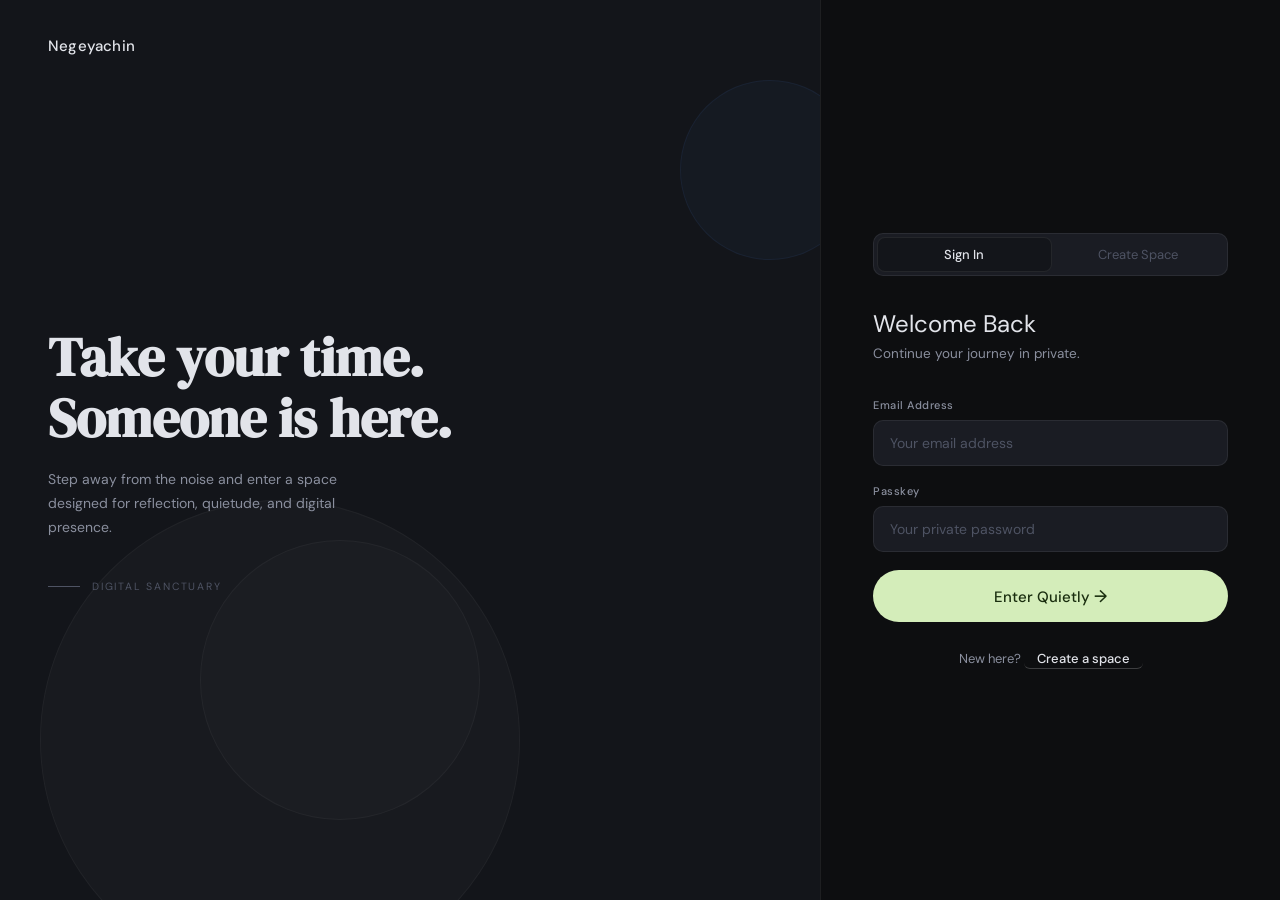
==== commit b4a9882e: "merge and fix" ====
--- a/index.html
+++ b/index.html
@@ -1,55 +1,91 @@
 <!DOCTYPE html>
 <html lang="en">
 <head>
-    <meta charset="UTF-8">
-    <meta name="viewport" content="width=device-width, initial-scale=1.0">
-    <title>Negeyachin Login page</title>
-    <link rel="stylesheet" href="css/styles.css">
+  <meta charset="UTF-8" />
+  <meta name="viewport" content="width=device-width, initial-scale=1.0" />
+  <title>Negeyachin — Digital Sanctuary</title>
+  <link rel="preconnect" href="https://fonts.googleapis.com" />
+  <link rel="preconnect" href="https://fonts.gstatic.com" crossorigin />
+  <link href="https://fonts.googleapis.com/css2?family=DM+Serif+Display:ital@0;1&family=DM+Sans:opsz,wght@9..40,300;9..40,400;9..40,500&display=swap" rel="stylesheet" />
+  <link rel="stylesheet" href="css/index.css
+  ">
 </head>
 <body>
-    <div class="container">
-        <div class="login-box">
-            <h1>Negeyachin</h1>
-            <p class="tagline">Take your time. Someone is here.</p>
-            
-            <form id="loginForm">
-                <div class="form-group">
-                    <input type="email" id="email" placeholder="Email" required>
-                </div>
-                <div class="form-group">
-                    <input type="password" id="passkey" placeholder="Passkey" required>
-                </div>
-                <button type="submit">Enter Quietly →</button>
-            </form>
-            
-            <div id="message" class="message"></div>
-            
-            <p class="register-link">
-                <a href="#" id="showRegister">Create a space</a>
-            </p>
-        </div>
-        
-        <div id="registerForm" style="display:none;" class="login-box">
-            <h2>Create Your Sanctuary</h2>
-            <form id="registerFormElement">
-                <div class="form-group">
-                    <input type="email" id="regEmail" placeholder="Email" required>
-                </div>
-                <div class="form-group">
-                    <input type="password" id="regPasskey" placeholder="Passkey" required>
-                </div>
-                <div class="form-group">
-                    <input type="text" id="regAlias" placeholder="Alias (optional)">
-                </div>
-                <button type="submit">Create Space</button>
-            </form>
-            <p class="register-link">
-                <a href="#" id="showLogin">Back to login</a>
-            </p>
-        </div>
+
+<!-- ── Left panel ───────────────────────────────────────── -->
+<section class="left" aria-label="Brand panel">
+  <div class="circles" aria-hidden="true">
+    <div class="circle c1"></div>
+    <div class="circle c2"></div>
+    <div class="circle c3"></div>
+  </div>
+
+  <div class="brand">Negeyachin</div>
+
+  <div class="hero">
+    <h1 class="hero-headline">Take your time.<br>Someone is here.</h1>
+    <p class="hero-sub">Step away from the noise and enter a space designed for reflection, quietude, and digital presence.</p>
+    <div class="hero-tag">Digital Sanctuary</div>
+  </div>
+
+  <div></div><!-- spacer -->
+</section>
+
+<!-- ── Right panel (form) ────────────────────────────────── -->
+<section class="right" aria-label="Authentication">
+
+  <div id="msg" class="msg" role="alert"></div>
+
+  <!-- Mode tabs -->
+  <div class="mode-tabs" role="tablist">
+    <button class="mode-tab active" id="tab-signin" role="tab" aria-selected="true" onclick="switchMode('signin')">Sign In</button>
+    <button class="mode-tab"        id="tab-signup" role="tab" aria-selected="false" onclick="switchMode('signup')">Create Space</button>
+  </div>
+
+  <!-- Dynamic title -->
+  <h2 class="form-title" id="form-title">Welcome Back</h2>
+  <p class="form-sub"   id="form-subtitle">Continue your journey in private.</p>
+
+  <!-- Form -->
+  <form id="auth-form" novalidate>
+    <!-- Alias (signup only) -->
+    <div class="form-group" id="alias-group">
+      <label class="lbl" for="alias">Display Name <span style="color:var(--text-muted)">(optional)</span></label>
+      <input class="field" type="text" id="alias" name="alias" placeholder="Your anonymous alias" autocomplete="off" />
     </div>
-    
-    <script src="js/api.js"></script>
-    <script src="js/main.js"></script>
+
+    <!-- Email -->
+    <div class="form-group">
+      <label class="lbl" for="email">Email Address</label>
+      <input class="field" type="email" id="email" name="email" placeholder="Your email address" autocomplete="email" required />
+    </div>
+
+    <!-- Passkey -->
+    <div class="form-group">
+      <label class="lbl" for="passkey">Passkey</label>
+      <input class="field" type="password" id="passkey" name="passkey" placeholder="Your private password" autocomplete="current-password" required />
+    </div>
+
+
+
+    <!-- Submit -->
+    <button type="submit" class="btn-submit" id="submit-btn">
+      <span class="label-wrap">
+        <span id="btn-label">Enter Quietly</span>
+        <span class="arrow">→</span>
+      </span>
+      <span class="spinner-wrap"><div class="spin"></div></span>
+    </button>
+
+    <!-- Footer -->
+    <p class="form-footer" id="form-footer">
+      New here? <a onclick="switchMode('signup')">Create a space</a>
+    </p>
+  </form>
+</section>
+
+<script src = 'js/index.js'>
+ 
+</script>
 </body>
-</html>
+</html>
--- a/css/index.css
+++ b/css/index.css
@@ -0,0 +1,487 @@
+*,
+*::before,
+*::after {
+  box-sizing: border-box;
+  margin: 0;
+  padding: 0;
+}
+
+:root {
+  --bg: #0d0e10;
+  --bg-panel: #13151a;
+  --bg-input: #1a1c23;
+  --bg-input-f: #1f2229;
+  --border: rgba(255, 255, 255, 0.07);
+  --border-f: rgba(82, 148, 255, 0.45);
+  --text: #e2e4ea;
+  --text-sub: #8a8f9e;
+  --text-muted: #4e5363;
+  --accent: #d4edba;
+  --accent-text: #1a2e0f;
+  --blue: #5294ff;
+  --font-serif: "DM Serif Display", Georgia, serif;
+  --font-sans: "DM Sans", system-ui, sans-serif;
+  --ease: cubic-bezier(0.4, 0, 0.2, 1);
+}
+
+html,
+body {
+  height: 100%;
+}
+
+body {
+  font-family: var(--font-sans);
+  background: var(--bg);
+  color: var(--text);
+  display: flex;
+  align-items: stretch;
+  min-height: 100vh;
+  -webkit-font-smoothing: antialiased;
+}
+
+/* ── Layout split ───────────────────────────────────── */
+.left {
+  flex: 1;
+  position: relative;
+  overflow: hidden;
+  display: flex;
+  flex-direction: column;
+  justify-content: space-between;
+  padding: 36px 48px;
+  background: var(--bg-panel);
+}
+
+.right {
+  width: 460px;
+  flex-shrink: 0;
+  display: flex;
+  flex-direction: column;
+  justify-content: center;
+  padding: 56px 52px;
+  background: var(--bg);
+  border-left: 1px solid var(--border);
+}
+
+/* ── Decorative circles ─────────────────────────────── */
+.circles {
+  position: absolute;
+  inset: 0;
+  pointer-events: none;
+  overflow: hidden;
+}
+.circle {
+  position: absolute;
+  border-radius: 50%;
+  background: rgba(255, 255, 255, 0.025);
+  border: 1px solid rgba(255, 255, 255, 0.04);
+}
+.c1 {
+  width: 480px;
+  height: 480px;
+  bottom: -80px;
+  left: 40px;
+}
+.c2 {
+  width: 280px;
+  height: 280px;
+  bottom: 80px;
+  left: 200px;
+  background: rgba(255, 255, 255, 0.015);
+}
+.c3 {
+  width: 180px;
+  height: 180px;
+  top: 80px;
+  right: -40px;
+  background: rgba(82, 148, 255, 0.04);
+  border-color: rgba(82, 148, 255, 0.07);
+}
+
+/* ── Logo / brand ───────────────────────────────────── */
+.brand {
+  font-size: 15px;
+  font-weight: 500;
+  letter-spacing: 0.2px;
+  color: var(--text);
+  position: relative;
+  z-index: 1;
+}
+
+/* ── Left hero content ──────────────────────────────── */
+.hero {
+  position: relative;
+  z-index: 1;
+}
+.hero-headline {
+  font-family: var(--font-serif);
+  font-size: clamp(38px, 4.5vw, 54px);
+  line-height: 1.12;
+  color: var(--text);
+  margin-bottom: 20px;
+  animation: fadeUp 0.7s var(--ease) both;
+}
+.hero-sub {
+  font-size: 14px;
+  color: var(--text-sub);
+  line-height: 1.7;
+  max-width: 300px;
+  animation: fadeUp 0.7s 0.1s var(--ease) both;
+}
+.hero-tag {
+  display: flex;
+  align-items: center;
+  gap: 12px;
+  font-size: 10.5px;
+  letter-spacing: 1.8px;
+  text-transform: uppercase;
+  color: var(--text-muted);
+  margin-top: 40px;
+  animation: fadeUp 0.7s 0.2s var(--ease) both;
+}
+.hero-tag::before {
+  content: "";
+  display: block;
+  width: 32px;
+  height: 1px;
+  background: var(--text-muted);
+}
+
+/* ── Right form ─────────────────────────────────────── */
+.form-title {
+  font-size: 24px;
+  font-weight: 400;
+  margin-bottom: 6px;
+  animation: fadeUp 0.6s var(--ease) both;
+}
+.form-sub {
+  font-size: 13.5px;
+  color: var(--text-sub);
+  margin-bottom: 36px;
+  animation: fadeUp 0.6s 0.08s var(--ease) both;
+}
+
+.form-group {
+  margin-bottom: 18px;
+  animation: fadeUp 0.6s 0.12s var(--ease) both;
+}
+.form-group + .form-group {
+  animation-delay: 0.16s;
+}
+
+label.lbl {
+  display: block;
+  font-size: 11px;
+  font-weight: 500;
+  letter-spacing: 0.5px;
+  color: var(--text-sub);
+  margin-bottom: 8px;
+}
+
+input.field {
+  width: 100%;
+  padding: 13px 16px;
+  background: var(--bg-input);
+  color: var(--text);
+  border: 1px solid var(--border);
+  border-radius: 10px;
+  font-family: var(--font-sans);
+  font-size: 14px;
+  outline: none;
+  transition:
+    border-color 0.18s,
+    background 0.18s;
+}
+input.field::placeholder {
+  color: var(--text-muted);
+}
+input.field:focus {
+  border-color: var(--border-f);
+  background: var(--bg-input-f);
+}
+
+.row-forgot {
+  display: flex;
+  justify-content: flex-end;
+  margin-bottom: 22px;
+  animation: fadeUp 0.6s 0.2s var(--ease) both;
+}
+.link-forgot {
+  font-size: 12px;
+  color: var(--text-sub);
+  cursor: pointer;
+  transition: color 0.15s;
+}
+.link-forgot:hover {
+  color: var(--text);
+}
+
+.btn-submit {
+  width: 100%;
+  padding: 15px 24px;
+  background: var(--accent);
+  color: var(--accent-text);
+  border: none;
+  border-radius: 999px;
+  font-family: var(--font-sans);
+  font-size: 15px;
+  font-weight: 500;
+  cursor: pointer;
+  display: flex;
+  align-items: center;
+  justify-content: center;
+  gap: 8px;
+  transition:
+    background 0.18s,
+    transform 0.15s;
+  animation: fadeUp 0.6s 0.24s var(--ease) both;
+  margin-bottom: 28px;
+}
+.btn-submit:hover {
+  background: #c2e5a6;
+  transform: translateY(-1px);
+}
+.btn-submit:active {
+  transform: translateY(0);
+}
+.btn-submit .arrow {
+  font-size: 17px;
+}
+.btn-submit .spinner-wrap {
+  display: none;
+}
+.btn-submit.loading .label-wrap {
+  display: none;
+}
+.btn-submit.loading .spinner-wrap {
+  display: flex;
+}
+
+.divider-row {
+  display: flex;
+  align-items: center;
+  gap: 12px;
+  margin-bottom: 24px;
+  animation: fadeUp 0.6s 0.26s var(--ease) both;
+}
+.divider-line {
+  flex: 1;
+  height: 1px;
+  background: var(--border);
+}
+.divider-text {
+  font-size: 12px;
+  color: var(--text-muted);
+}
+
+.form-footer {
+  text-align: center;
+  font-size: 13px;
+  color: var(--text-sub);
+  animation: fadeUp 0.6s 0.28s var(--ease) both;
+}
+.form-footer a {
+  color: var(--text);
+  font-weight: 500;
+  cursor: pointer;
+  border-bottom: 1px solid rgba(255, 255, 255, 0.2);
+  padding-bottom: 1px;
+  transition: border-color 0.15s;
+}
+.form-footer a:hover {
+  border-color: var(--text);
+}
+
+/* ── Error / success messages ───────────────────────── */
+.msg {
+  padding: 10px 14px;
+  border-radius: 8px;
+  font-size: 13px;
+  margin-bottom: 18px;
+  display: none;
+}
+.msg.show {
+  display: block;
+}
+.msg.error {
+  background: rgba(224, 92, 92, 0.1);
+  color: #e07070;
+  border: 1px solid rgba(224, 92, 92, 0.2);
+}
+.msg.success {
+  background: rgba(77, 186, 127, 0.1);
+  color: #6dd49b;
+  border: 1px solid rgba(77, 186, 127, 0.2);
+}
+
+/* ── Spinner ────────────────────────────────────────── */
+.spin {
+  width: 18px;
+  height: 18px;
+  border-radius: 50%;
+  border: 2px solid rgba(26, 46, 15, 0.2);
+  border-top-color: var(--accent-text);
+  animation: rotate 0.65s linear infinite;
+}
+@keyframes rotate {
+  to {
+    transform: rotate(360deg);
+  }
+}
+
+/* ── Signup extras ──────────────────────────────────── */
+#alias-group {
+  display: none;
+}
+#alias-group.show {
+  display: block;
+}
+
+/* ── Animations ─────────────────────────────────────── */
+@keyframes fadeUp {
+  from {
+    opacity: 0;
+    transform: translateY(10px);
+  }
+  to {
+    opacity: 1;
+    transform: translateY(0);
+  }
+}
+
+/* ── Mode toggle (signin / signup) ──────────────────── */
+.mode-tabs {
+  display: flex;
+  gap: 0;
+  background: var(--bg-input);
+  border: 1px solid var(--border);
+  border-radius: 10px;
+  padding: 3px;
+  margin-bottom: 32px;
+  animation: fadeUp 0.6s 0.04s var(--ease) both;
+}
+.mode-tab {
+  flex: 1;
+  padding: 8px 0;
+  font-size: 13px;
+  font-weight: 400;
+  color: var(--text-muted);
+  border-radius: 8px;
+  cursor: pointer;
+  transition: all 0.18s;
+  text-align: center;
+  border: none;
+  background: transparent;
+  font-family: var(--font-sans);
+}
+.mode-tab.active {
+  background: var(--bg-panel);
+  color: var(--text);
+  font-weight: 500;
+  border: 1px solid var(--border);
+}
+
+/* ── Responsive ─────────────────────────────────────── */
+@media (max-width: 820px) {
+  body {
+    flex-direction: column;
+  }
+  .left {
+    flex: none;
+    min-height: 200px;
+    padding: 28px 28px 24px;
+  }
+  .right {
+    width: 100%;
+    padding: 36px 28px;
+    border-left: none;
+    border-top: 1px solid var(--border);
+  }
+  .hero-headline {
+    font-size: 32px;
+  }
+  .c1,
+  .c2,
+  .c3 {
+    display: none;
+  }
+}
+/* Navbar */
+.navbar {
+  position: fixed;
+  top: 0;
+  left: 0;
+  right: 0;
+  z-index: 100;
+  height: var(--nav-h);
+  background: rgba(13, 14, 16, 0.9);
+  backdrop-filter: blur(12px);
+  border-bottom: 1px solid var(--border);
+  display: flex;
+  align-items: center;
+  padding: 0 28px;
+  gap: 0;
+}
+.nav-brand {
+  font-size: 15px;
+  font-weight: 500;
+  margin-right: 36px;
+}
+.nav-links {
+  display: flex;
+  gap: 2px;
+}
+.nav-link,
+a {
+  padding: 6px 13px;
+  border-radius: 6px;
+  font-size: 13px;
+  color: var(--text-sub);
+  cursor: pointer;
+  border: none;
+  background: none;
+  font-family: var(--font-sans);
+  transition: all 0.15s;
+  text-decoration: none;
+}
+.nav-link:hover {
+  color: var(--text);
+  background: rgba(255, 255, 255, 0.04);
+}
+.nav-link.active a {
+  color: var(--text);
+  font-weight: 500;
+}
+.nav-right {
+  display: flex;
+  align-items: center;
+  gap: 10px;
+  margin-left: auto;
+}
+.nav-avatar {
+  width: 30px;
+  height: 30px;
+  border-radius: 50%;
+  background: linear-gradient(135deg, #1a3820, #0f2214);
+  border: 1px solid rgba(77, 186, 127, 0.3);
+  display: flex;
+  align-items: center;
+  justify-content: center;
+  font-size: 11px;
+  font-weight: 500;
+  color: var(--accent);
+  cursor: pointer;
+  flex-shrink: 0;
+}
+/* Signout */
+.signout-btn {
+  font-size: 12.5px;
+  color: var(--text-muted);
+  cursor: pointer;
+  background: none;
+  border: none;
+  font-family: var(--font-sans);
+  transition: color 0.15s;
+}
+.signout-btn:hover {
+  color: var(--text-sub);
+}
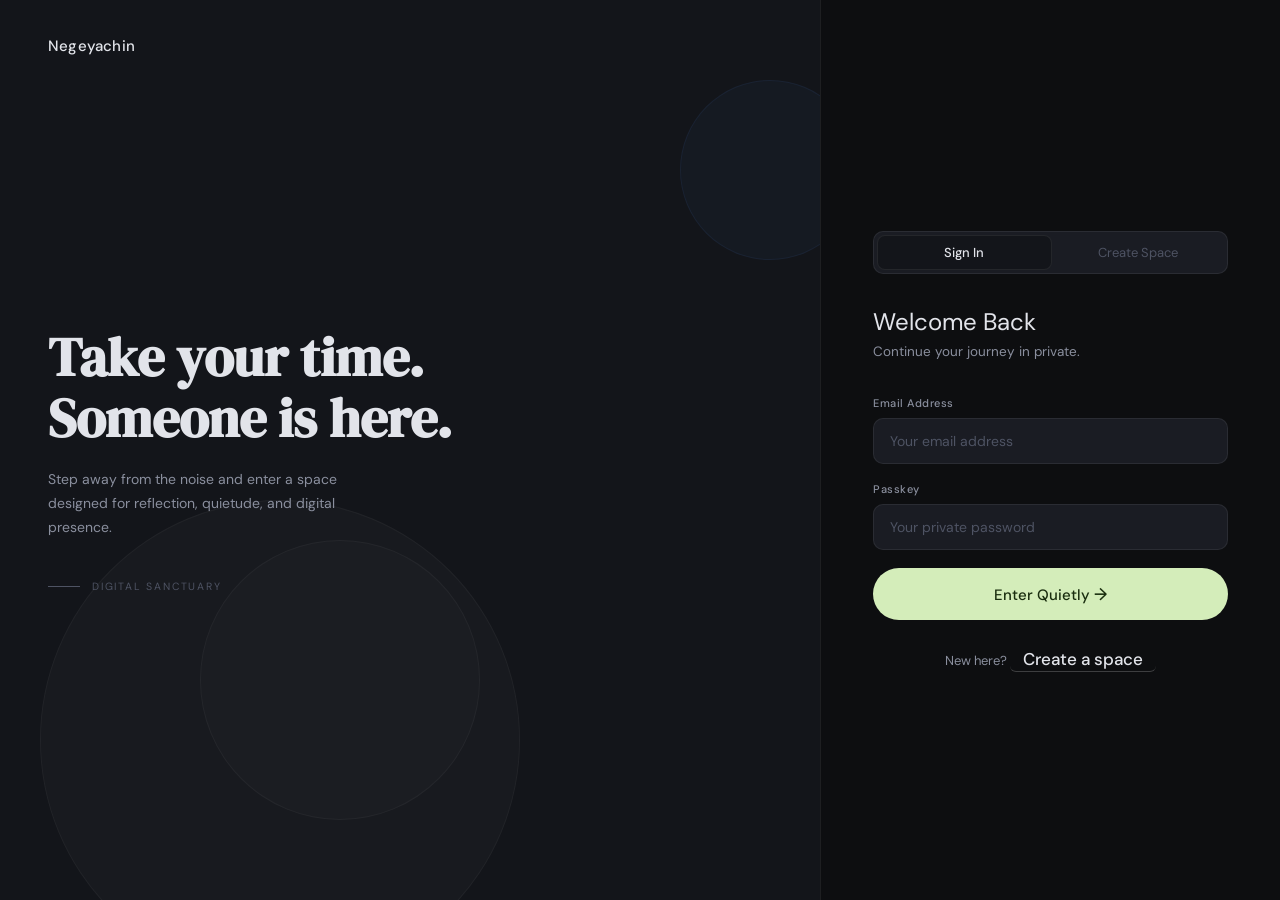
==== commit a26355c8: "feat: unified nav styles and histories saving" ====
--- a/index.html
+++ b/index.html
@@ -12,7 +12,7 @@
 </head>
 <body>
 
-<!-- ── Left panel ───────────────────────────────────────── -->
+<!--  Left panel -->
 <section class="left" aria-label="Brand panel">
   <div class="circles" aria-hidden="true">
     <div class="circle c1"></div>
@@ -31,7 +31,7 @@
   <div></div><!-- spacer -->
 </section>
 
-<!-- ── Right panel (form) ────────────────────────────────── -->
+<!-- ── Right panel (form)-->
 <section class="right" aria-label="Authentication">
 
   <div id="msg" class="msg" role="alert"></div>
@@ -84,8 +84,9 @@
   </form>
 </section>
 
+
 <script src = 'js/index.js'>
  
 </script>
 </body>
-</html>+</html>
--- a/css/index.css
+++ b/css/index.css
@@ -1,45 +1,11 @@
-*,
-*::before,
-*::after {
-  box-sizing: border-box;
-  margin: 0;
-  padding: 0;
-}
-
-:root {
-  --bg: #0d0e10;
-  --bg-panel: #13151a;
-  --bg-input: #1a1c23;
-  --bg-input-f: #1f2229;
-  --border: rgba(255, 255, 255, 0.07);
-  --border-f: rgba(82, 148, 255, 0.45);
-  --text: #e2e4ea;
-  --text-sub: #8a8f9e;
-  --text-muted: #4e5363;
-  --accent: #d4edba;
-  --accent-text: #1a2e0f;
-  --blue: #5294ff;
-  --font-serif: "DM Serif Display", Georgia, serif;
-  --font-sans: "DM Sans", system-ui, sans-serif;
-  --ease: cubic-bezier(0.4, 0, 0.2, 1);
-}
-
-html,
+@import url('base.css');
+
 body {
-  height: 100%;
-}
-
-body {
-  font-family: var(--font-sans);
-  background: var(--bg);
-  color: var(--text);
   display: flex;
   align-items: stretch;
   min-height: 100vh;
-  -webkit-font-smoothing: antialiased;
-}
-
-/* ── Layout split ───────────────────────────────────── */
+}
+
 .left {
   flex: 1;
   position: relative;
@@ -62,25 +28,27 @@
   border-left: 1px solid var(--border);
 }
 
-/* ── Decorative circles ─────────────────────────────── */
 .circles {
   position: absolute;
   inset: 0;
   pointer-events: none;
   overflow: hidden;
 }
+
 .circle {
   position: absolute;
   border-radius: 50%;
   background: rgba(255, 255, 255, 0.025);
   border: 1px solid rgba(255, 255, 255, 0.04);
 }
+
 .c1 {
   width: 480px;
   height: 480px;
   bottom: -80px;
   left: 40px;
 }
+
 .c2 {
   width: 280px;
   height: 280px;
@@ -88,6 +56,7 @@
   left: 200px;
   background: rgba(255, 255, 255, 0.015);
 }
+
 .c3 {
   width: 180px;
   height: 180px;
@@ -97,7 +66,6 @@
   border-color: rgba(82, 148, 255, 0.07);
 }
 
-/* ── Logo / brand ───────────────────────────────────── */
 .brand {
   font-size: 15px;
   font-weight: 500;
@@ -107,11 +75,11 @@
   z-index: 1;
 }
 
-/* ── Left hero content ──────────────────────────────── */
 .hero {
   position: relative;
   z-index: 1;
 }
+
 .hero-headline {
   font-family: var(--font-serif);
   font-size: clamp(38px, 4.5vw, 54px);
@@ -120,6 +88,7 @@
   margin-bottom: 20px;
   animation: fadeUp 0.7s var(--ease) both;
 }
+
 .hero-sub {
   font-size: 14px;
   color: var(--text-sub);
@@ -127,6 +96,7 @@
   max-width: 300px;
   animation: fadeUp 0.7s 0.1s var(--ease) both;
 }
+
 .hero-tag {
   display: flex;
   align-items: center;
@@ -138,6 +108,7 @@
   margin-top: 40px;
   animation: fadeUp 0.7s 0.2s var(--ease) both;
 }
+
 .hero-tag::before {
   content: "";
   display: block;
@@ -146,13 +117,13 @@
   background: var(--text-muted);
 }
 
-/* ── Right form ─────────────────────────────────────── */
 .form-title {
   font-size: 24px;
   font-weight: 400;
   margin-bottom: 6px;
   animation: fadeUp 0.6s var(--ease) both;
 }
+
 .form-sub {
   font-size: 13.5px;
   color: var(--text-sub);
@@ -164,6 +135,7 @@
   margin-bottom: 18px;
   animation: fadeUp 0.6s 0.12s var(--ease) both;
 }
+
 .form-group + .form-group {
   animation-delay: 0.16s;
 }
@@ -187,13 +159,13 @@
   font-family: var(--font-sans);
   font-size: 14px;
   outline: none;
-  transition:
-    border-color 0.18s,
-    background 0.18s;
-}
+  transition: border-color 0.18s, background 0.18s;
+}
+
 input.field::placeholder {
   color: var(--text-muted);
 }
+
 input.field:focus {
   border-color: var(--border-f);
   background: var(--bg-input-f);
@@ -205,12 +177,14 @@
   margin-bottom: 22px;
   animation: fadeUp 0.6s 0.2s var(--ease) both;
 }
+
 .link-forgot {
   font-size: 12px;
   color: var(--text-sub);
   cursor: pointer;
   transition: color 0.15s;
 }
+
 .link-forgot:hover {
   color: var(--text);
 }
@@ -230,28 +204,32 @@
   align-items: center;
   justify-content: center;
   gap: 8px;
-  transition:
-    background 0.18s,
-    transform 0.15s;
+  transition: background 0.18s, transform 0.15s;
   animation: fadeUp 0.6s 0.24s var(--ease) both;
   margin-bottom: 28px;
 }
+
 .btn-submit:hover {
   background: #c2e5a6;
   transform: translateY(-1px);
 }
+
 .btn-submit:active {
   transform: translateY(0);
 }
+
 .btn-submit .arrow {
   font-size: 17px;
 }
+
 .btn-submit .spinner-wrap {
   display: none;
 }
+
 .btn-submit.loading .label-wrap {
   display: none;
 }
+
 .btn-submit.loading .spinner-wrap {
   display: flex;
 }
@@ -263,11 +241,13 @@
   margin-bottom: 24px;
   animation: fadeUp 0.6s 0.26s var(--ease) both;
 }
+
 .divider-line {
   flex: 1;
   height: 1px;
   background: var(--border);
 }
+
 .divider-text {
   font-size: 12px;
   color: var(--text-muted);
@@ -279,6 +259,7 @@
   color: var(--text-sub);
   animation: fadeUp 0.6s 0.28s var(--ease) both;
 }
+
 .form-footer a {
   color: var(--text);
   font-weight: 500;
@@ -287,11 +268,11 @@
   padding-bottom: 1px;
   transition: border-color 0.15s;
 }
+
 .form-footer a:hover {
   border-color: var(--text);
 }
 
-/* ── Error / success messages ───────────────────────── */
 .msg {
   padding: 10px 14px;
   border-radius: 8px;
@@ -299,56 +280,31 @@
   margin-bottom: 18px;
   display: none;
 }
+
 .msg.show {
   display: block;
 }
+
 .msg.error {
   background: rgba(224, 92, 92, 0.1);
   color: #e07070;
   border: 1px solid rgba(224, 92, 92, 0.2);
 }
+
 .msg.success {
   background: rgba(77, 186, 127, 0.1);
   color: #6dd49b;
   border: 1px solid rgba(77, 186, 127, 0.2);
 }
 
-/* ── Spinner ────────────────────────────────────────── */
-.spin {
-  width: 18px;
-  height: 18px;
-  border-radius: 50%;
-  border: 2px solid rgba(26, 46, 15, 0.2);
-  border-top-color: var(--accent-text);
-  animation: rotate 0.65s linear infinite;
-}
-@keyframes rotate {
-  to {
-    transform: rotate(360deg);
-  }
-}
-
-/* ── Signup extras ──────────────────────────────────── */
 #alias-group {
   display: none;
 }
+
 #alias-group.show {
   display: block;
 }
 
-/* ── Animations ─────────────────────────────────────── */
-@keyframes fadeUp {
-  from {
-    opacity: 0;
-    transform: translateY(10px);
-  }
-  to {
-    opacity: 1;
-    transform: translateY(0);
-  }
-}
-
-/* ── Mode toggle (signin / signup) ──────────────────── */
 .mode-tabs {
   display: flex;
   gap: 0;
@@ -359,6 +315,7 @@
   margin-bottom: 32px;
   animation: fadeUp 0.6s 0.04s var(--ease) both;
 }
+
 .mode-tab {
   flex: 1;
   padding: 8px 0;
@@ -373,6 +330,7 @@
   background: transparent;
   font-family: var(--font-sans);
 }
+
 .mode-tab.active {
   background: var(--bg-panel);
   color: var(--text);
@@ -380,7 +338,6 @@
   border: 1px solid var(--border);
 }
 
-/* ── Responsive ─────────────────────────────────────── */
 @media (max-width: 820px) {
   body {
     flex-direction: column;
@@ -404,84 +361,4 @@
   .c3 {
     display: none;
   }
-}
-/* Navbar */
-.navbar {
-  position: fixed;
-  top: 0;
-  left: 0;
-  right: 0;
-  z-index: 100;
-  height: var(--nav-h);
-  background: rgba(13, 14, 16, 0.9);
-  backdrop-filter: blur(12px);
-  border-bottom: 1px solid var(--border);
-  display: flex;
-  align-items: center;
-  padding: 0 28px;
-  gap: 0;
-}
-.nav-brand {
-  font-size: 15px;
-  font-weight: 500;
-  margin-right: 36px;
-}
-.nav-links {
-  display: flex;
-  gap: 2px;
-}
-.nav-link,
-a {
-  padding: 6px 13px;
-  border-radius: 6px;
-  font-size: 13px;
-  color: var(--text-sub);
-  cursor: pointer;
-  border: none;
-  background: none;
-  font-family: var(--font-sans);
-  transition: all 0.15s;
-  text-decoration: none;
-}
-.nav-link:hover {
-  color: var(--text);
-  background: rgba(255, 255, 255, 0.04);
-}
-.nav-link.active a {
-  color: var(--text);
-  font-weight: 500;
-}
-.nav-right {
-  display: flex;
-  align-items: center;
-  gap: 10px;
-  margin-left: auto;
-}
-.nav-avatar {
-  width: 30px;
-  height: 30px;
-  border-radius: 50%;
-  background: linear-gradient(135deg, #1a3820, #0f2214);
-  border: 1px solid rgba(77, 186, 127, 0.3);
-  display: flex;
-  align-items: center;
-  justify-content: center;
-  font-size: 11px;
-  font-weight: 500;
-  color: var(--accent);
-  cursor: pointer;
-  flex-shrink: 0;
-}
-/* Signout */
-.signout-btn {
-  font-size: 12.5px;
-  color: var(--text-muted);
-  cursor: pointer;
-  background: none;
-  border: none;
-  font-family: var(--font-sans);
-  transition: color 0.15s;
-}
-.signout-btn:hover {
-  color: var(--text-sub);
-}
+}
